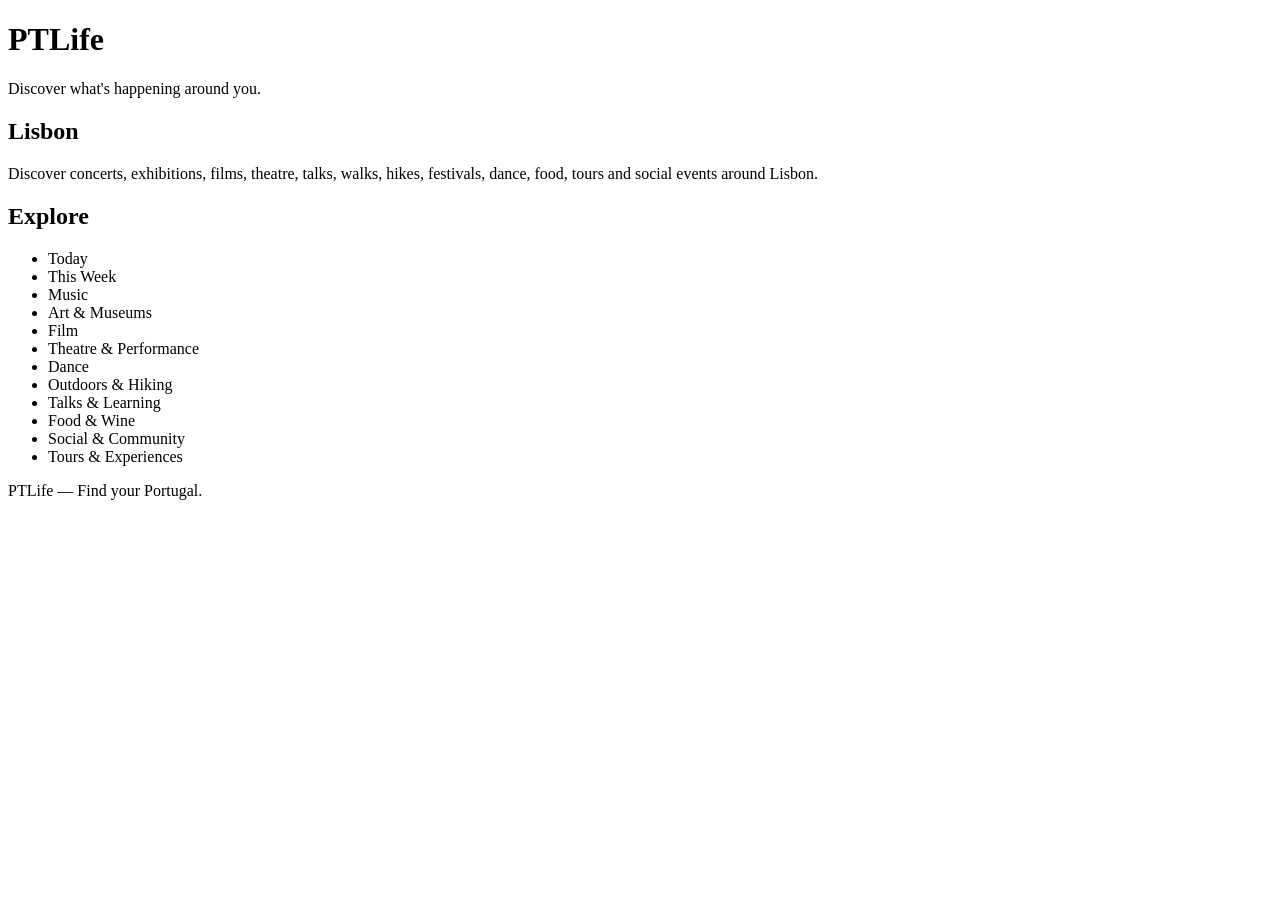
==== index.html @ 878b5bbd "Create index.html" ====
<!DOCTYPE html>
<html lang="en">
<head>
  <meta charset="UTF-8">
  <meta name="viewport" content="width=device-width, initial-scale=1.0">
  <title>PTLife — What's Happening in Portugal</title>
</head>

<body>
  <header>
    <h1>PTLife</h1>
    <p>Discover what's happening around you.</p>
  </header>

  <main>
    <h2>Lisbon</h2>
    <p>
      Discover concerts, exhibitions, films, theatre, talks, walks,
      hikes, festivals, dance, food, tours and social events around Lisbon.
    </p>

    <h2>Explore</h2>

    <ul>
      <li>Today</li>
      <li>This Week</li>
      <li>Music</li>
      <li>Art & Museums</li>
      <li>Film</li>
      <li>Theatre & Performance</li>
      <li>Dance</li>
      <li>Outdoors & Hiking</li>
      <li>Talks & Learning</li>
      <li>Food & Wine</li>
      <li>Social & Community</li>
      <li>Tours & Experiences</li>
    </ul>
  </main>

  <footer>
    <p>PTLife — Find your Portugal.</p>
  </footer>
</body>
</html>
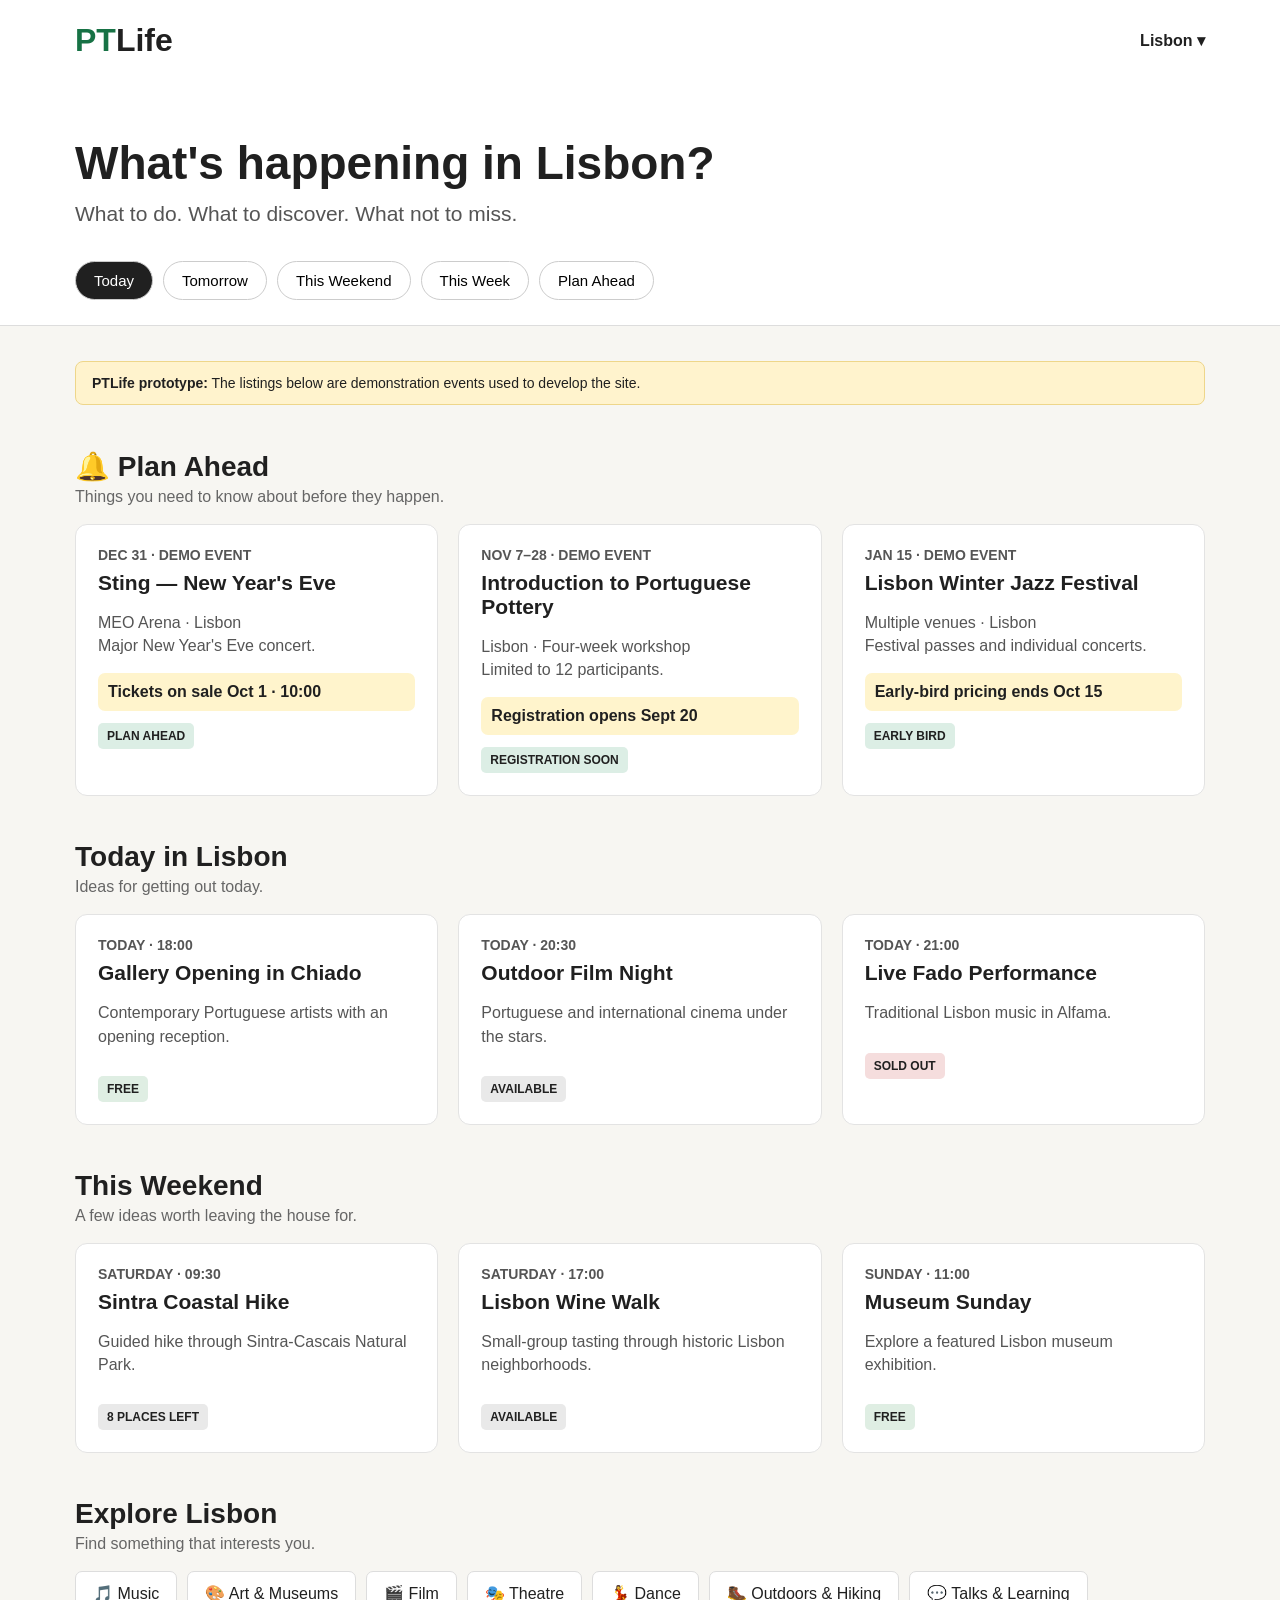
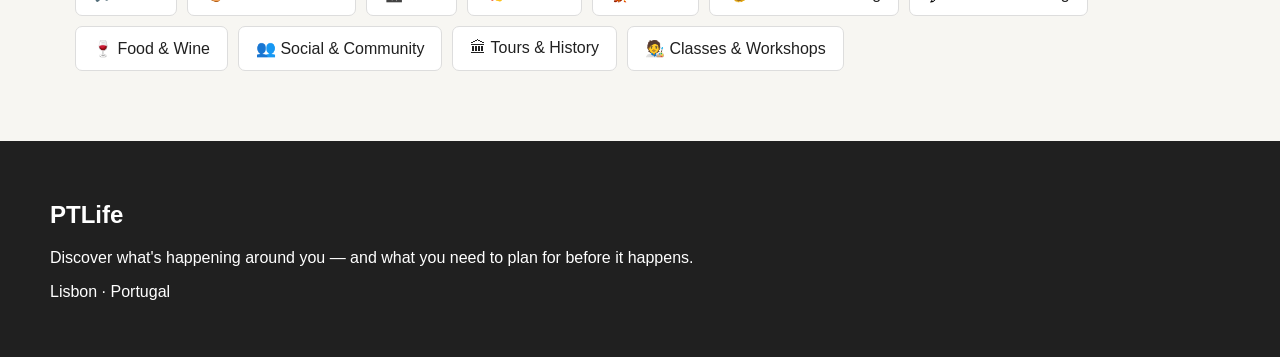
==== commit dcdc9598: "Update index.html" ====
--- a/index.html
+++ b/index.html
@@ -1,44 +1,506 @@
 <!DOCTYPE html>
 <html lang="en">
 <head>
-  <meta charset="UTF-8">
-  <meta name="viewport" content="width=device-width, initial-scale=1.0">
-  <title>PTLife — What's Happening in Portugal</title>
+<meta charset="UTF-8">
+<meta name="viewport" content="width=device-width, initial-scale=1.0">
+
+<title>PTLife — Discover Portugal</title>
+
+<style>
+* {
+  box-sizing: border-box;
+}
+
+body {
+  margin: 0;
+  font-family: Arial, Helvetica, sans-serif;
+  background: #f7f6f2;
+  color: #202020;
+}
+
+header {
+  background: white;
+  border-bottom: 1px solid #ddd;
+}
+
+.topbar {
+  max-width: 1180px;
+  margin: auto;
+  padding: 22px 25px;
+  display: flex;
+  justify-content: space-between;
+  align-items: center;
+}
+
+.logo {
+  font-size: 32px;
+  font-weight: 800;
+}
+
+.logo span {
+  color: #177245;
+}
+
+.location {
+  font-weight: bold;
+}
+
+.hero {
+  max-width: 1180px;
+  margin: auto;
+  padding: 55px 25px 35px;
+}
+
+.hero h1 {
+  font-size: 46px;
+  margin: 0 0 12px;
+}
+
+.hero p {
+  font-size: 21px;
+  color: #555;
+  margin: 0;
+}
+
+nav {
+  max-width: 1180px;
+  margin: auto;
+  padding: 0 25px 25px;
+  display: flex;
+  gap: 10px;
+  flex-wrap: wrap;
+}
+
+nav button {
+  background: white;
+  border: 1px solid #ccc;
+  padding: 10px 18px;
+  border-radius: 22px;
+  font-size: 15px;
+  cursor: pointer;
+}
+
+nav button:first-child {
+  background: #202020;
+  color: white;
+}
+
+main {
+  max-width: 1180px;
+  margin: auto;
+  padding: 10px 25px 70px;
+}
+
+section {
+  margin-top: 45px;
+}
+
+.section-heading {
+  display: flex;
+  justify-content: space-between;
+  align-items: end;
+  margin-bottom: 18px;
+}
+
+.section-heading h2 {
+  margin: 0;
+  font-size: 28px;
+}
+
+.section-heading p {
+  margin: 5px 0 0;
+  color: #666;
+}
+
+.cards {
+  display: grid;
+  grid-template-columns: repeat(3, 1fr);
+  gap: 20px;
+}
+
+.card {
+  background: white;
+  border-radius: 12px;
+  padding: 22px;
+  border: 1px solid #e3e3e3;
+}
+
+.card h3 {
+  margin: 8px 0 10px;
+  font-size: 21px;
+}
+
+.card p {
+  line-height: 1.45;
+  color: #555;
+}
+
+.date {
+  font-size: 14px;
+  font-weight: bold;
+  color: #555;
+}
+
+.action {
+  margin-top: 14px;
+  background: #fff4cc;
+  padding: 10px;
+  border-radius: 7px;
+  font-weight: bold;
+}
+
+.status {
+  display: inline-block;
+  margin-top: 12px;
+  padding: 6px 9px;
+  border-radius: 5px;
+  font-size: 12px;
+  font-weight: bold;
+  background: #e9e9e9;
+}
+
+.plan {
+  background: #dceee5;
+}
+
+.sold {
+  background: #f5dddd;
+}
+
+.free {
+  background: #dfeee3;
+}
+
+.demo {
+  background: #fff3cd;
+  border: 1px solid #eed68a;
+  padding: 13px 16px;
+  border-radius: 8px;
+  margin: 25px 0;
+  font-size: 14px;
+}
+
+.categories {
+  display: flex;
+  flex-wrap: wrap;
+  gap: 10px;
+}
+
+.category {
+  background: white;
+  border: 1px solid #ddd;
+  padding: 12px 17px;
+  border-radius: 7px;
+}
+
+footer {
+  background: #202020;
+  color: white;
+  padding: 40px 25px;
+}
+
+.footer-inner {
+  max-width: 1180px;
+  margin: auto;
+}
+
+@media (max-width: 800px) {
+
+  .cards {
+    grid-template-columns: 1fr;
+  }
+
+  .hero h1 {
+    font-size: 36px;
+  }
+
+  .topbar {
+    padding: 18px;
+  }
+
+  .hero {
+    padding: 35px 18px 25px;
+  }
+
+  nav,
+  main {
+    padding-left: 18px;
+    padding-right: 18px;
+  }
+}
+</style>
 </head>
 
 <body>
-  <header>
-    <h1>PTLife</h1>
-    <p>Discover what's happening around you.</p>
-  </header>
-
-  <main>
-    <h2>Lisbon</h2>
-    <p>
-      Discover concerts, exhibitions, films, theatre, talks, walks,
-      hikes, festivals, dance, food, tours and social events around Lisbon.
-    </p>
-
-    <h2>Explore</h2>
-
-    <ul>
-      <li>Today</li>
-      <li>This Week</li>
-      <li>Music</li>
-      <li>Art & Museums</li>
-      <li>Film</li>
-      <li>Theatre & Performance</li>
-      <li>Dance</li>
-      <li>Outdoors & Hiking</li>
-      <li>Talks & Learning</li>
-      <li>Food & Wine</li>
-      <li>Social & Community</li>
-      <li>Tours & Experiences</li>
-    </ul>
-  </main>
-
-  <footer>
-    <p>PTLife — Find your Portugal.</p>
-  </footer>
+
+<header>
+
+<div class="topbar">
+  <div class="logo"><span>PT</span>Life</div>
+  <div class="location">Lisbon ▾</div>
+</div>
+
+<div class="hero">
+  <h1>What's happening in Lisbon?</h1>
+  <p>What to do. What to discover. What not to miss.</p>
+</div>
+
+<nav>
+  <button>Today</button>
+  <button>Tomorrow</button>
+  <button>This Weekend</button>
+  <button>This Week</button>
+  <button>Plan Ahead</button>
+</nav>
+
+</header>
+
+<main>
+
+<div class="demo">
+<strong>PTLife prototype:</strong>
+The listings below are demonstration events used to develop the site.
+</div>
+
+
+<section>
+
+<div class="section-heading">
+  <div>
+    <h2>🔔 Plan Ahead</h2>
+    <p>Things you need to know about before they happen.</p>
+  </div>
+</div>
+
+<div class="cards">
+
+<div class="card">
+  <div class="date">DEC 31 · DEMO EVENT</div>
+
+  <h3>Sting — New Year's Eve</h3>
+
+  <p>
+  MEO Arena · Lisbon<br>
+  Major New Year's Eve concert.
+  </p>
+
+  <div class="action">
+  Tickets on sale Oct 1 · 10:00
+  </div>
+
+  <span class="status plan">PLAN AHEAD</span>
+</div>
+
+
+<div class="card">
+  <div class="date">NOV 7–28 · DEMO EVENT</div>
+
+  <h3>Introduction to Portuguese Pottery</h3>
+
+  <p>
+  Lisbon · Four-week workshop<br>
+  Limited to 12 participants.
+  </p>
+
+  <div class="action">
+  Registration opens Sept 20
+  </div>
+
+  <span class="status plan">REGISTRATION SOON</span>
+</div>
+
+
+<div class="card">
+  <div class="date">JAN 15 · DEMO EVENT</div>
+
+  <h3>Lisbon Winter Jazz Festival</h3>
+
+  <p>
+  Multiple venues · Lisbon<br>
+  Festival passes and individual concerts.
+  </p>
+
+  <div class="action">
+  Early-bird pricing ends Oct 15
+  </div>
+
+  <span class="status plan">EARLY BIRD</span>
+</div>
+
+</div>
+
+</section>
+
+
+
+<section>
+
+<div class="section-heading">
+  <div>
+    <h2>Today in Lisbon</h2>
+    <p>Ideas for getting out today.</p>
+  </div>
+</div>
+
+<div class="cards">
+
+<div class="card">
+
+  <div class="date">TODAY · 18:00</div>
+
+  <h3>Gallery Opening in Chiado</h3>
+
+  <p>
+  Contemporary Portuguese artists with an opening reception.
+  </p>
+
+  <span class="status free">FREE</span>
+
+</div>
+
+
+<div class="card">
+
+  <div class="date">TODAY · 20:30</div>
+
+  <h3>Outdoor Film Night</h3>
+
+  <p>
+  Portuguese and international cinema under the stars.
+  </p>
+
+  <span class="status">AVAILABLE</span>
+
+</div>
+
+
+<div class="card">
+
+  <div class="date">TODAY · 21:00</div>
+
+  <h3>Live Fado Performance</h3>
+
+  <p>
+  Traditional Lisbon music in Alfama.
+  </p>
+
+  <span class="status sold">SOLD OUT</span>
+
+</div>
+
+</div>
+
+</section>
+
+
+
+<section>
+
+<div class="section-heading">
+  <div>
+    <h2>This Weekend</h2>
+    <p>A few ideas worth leaving the house for.</p>
+  </div>
+</div>
+
+<div class="cards">
+
+<div class="card">
+
+  <div class="date">SATURDAY · 09:30</div>
+
+  <h3>Sintra Coastal Hike</h3>
+
+  <p>
+  Guided hike through Sintra-Cascais Natural Park.
+  </p>
+
+  <span class="status">8 PLACES LEFT</span>
+
+</div>
+
+
+<div class="card">
+
+  <div class="date">SATURDAY · 17:00</div>
+
+  <h3>Lisbon Wine Walk</h3>
+
+  <p>
+  Small-group tasting through historic Lisbon neighborhoods.
+  </p>
+
+  <span class="status">AVAILABLE</span>
+
+</div>
+
+
+<div class="card">
+
+  <div class="date">SUNDAY · 11:00</div>
+
+  <h3>Museum Sunday</h3>
+
+  <p>
+  Explore a featured Lisbon museum exhibition.
+  </p>
+
+  <span class="status free">FREE</span>
+
+</div>
+
+</div>
+
+</section>
+
+
+
+<section>
+
+<div class="section-heading">
+  <div>
+    <h2>Explore Lisbon</h2>
+    <p>Find something that interests you.</p>
+  </div>
+</div>
+
+<div class="categories">
+
+<div class="category">🎵 Music</div>
+<div class="category">🎨 Art & Museums</div>
+<div class="category">🎬 Film</div>
+<div class="category">🎭 Theatre</div>
+<div class="category">💃 Dance</div>
+<div class="category">🥾 Outdoors & Hiking</div>
+<div class="category">💬 Talks & Learning</div>
+<div class="category">🍷 Food & Wine</div>
+<div class="category">👥 Social & Community</div>
+<div class="category">🏛 Tours & History</div>
+<div class="category">🧑‍🎨 Classes & Workshops</div>
+
+</div>
+
+</section>
+
+</main>
+
+
+<footer>
+
+<div class="footer-inner">
+
+<h2>PTLife</h2>
+
+<p>
+Discover what's happening around you — and what you need
+to plan for before it happens.
+</p>
+
+<p>Lisbon · Portugal</p>
+
+</div>
+
+</footer>
+
 </body>
 </html>
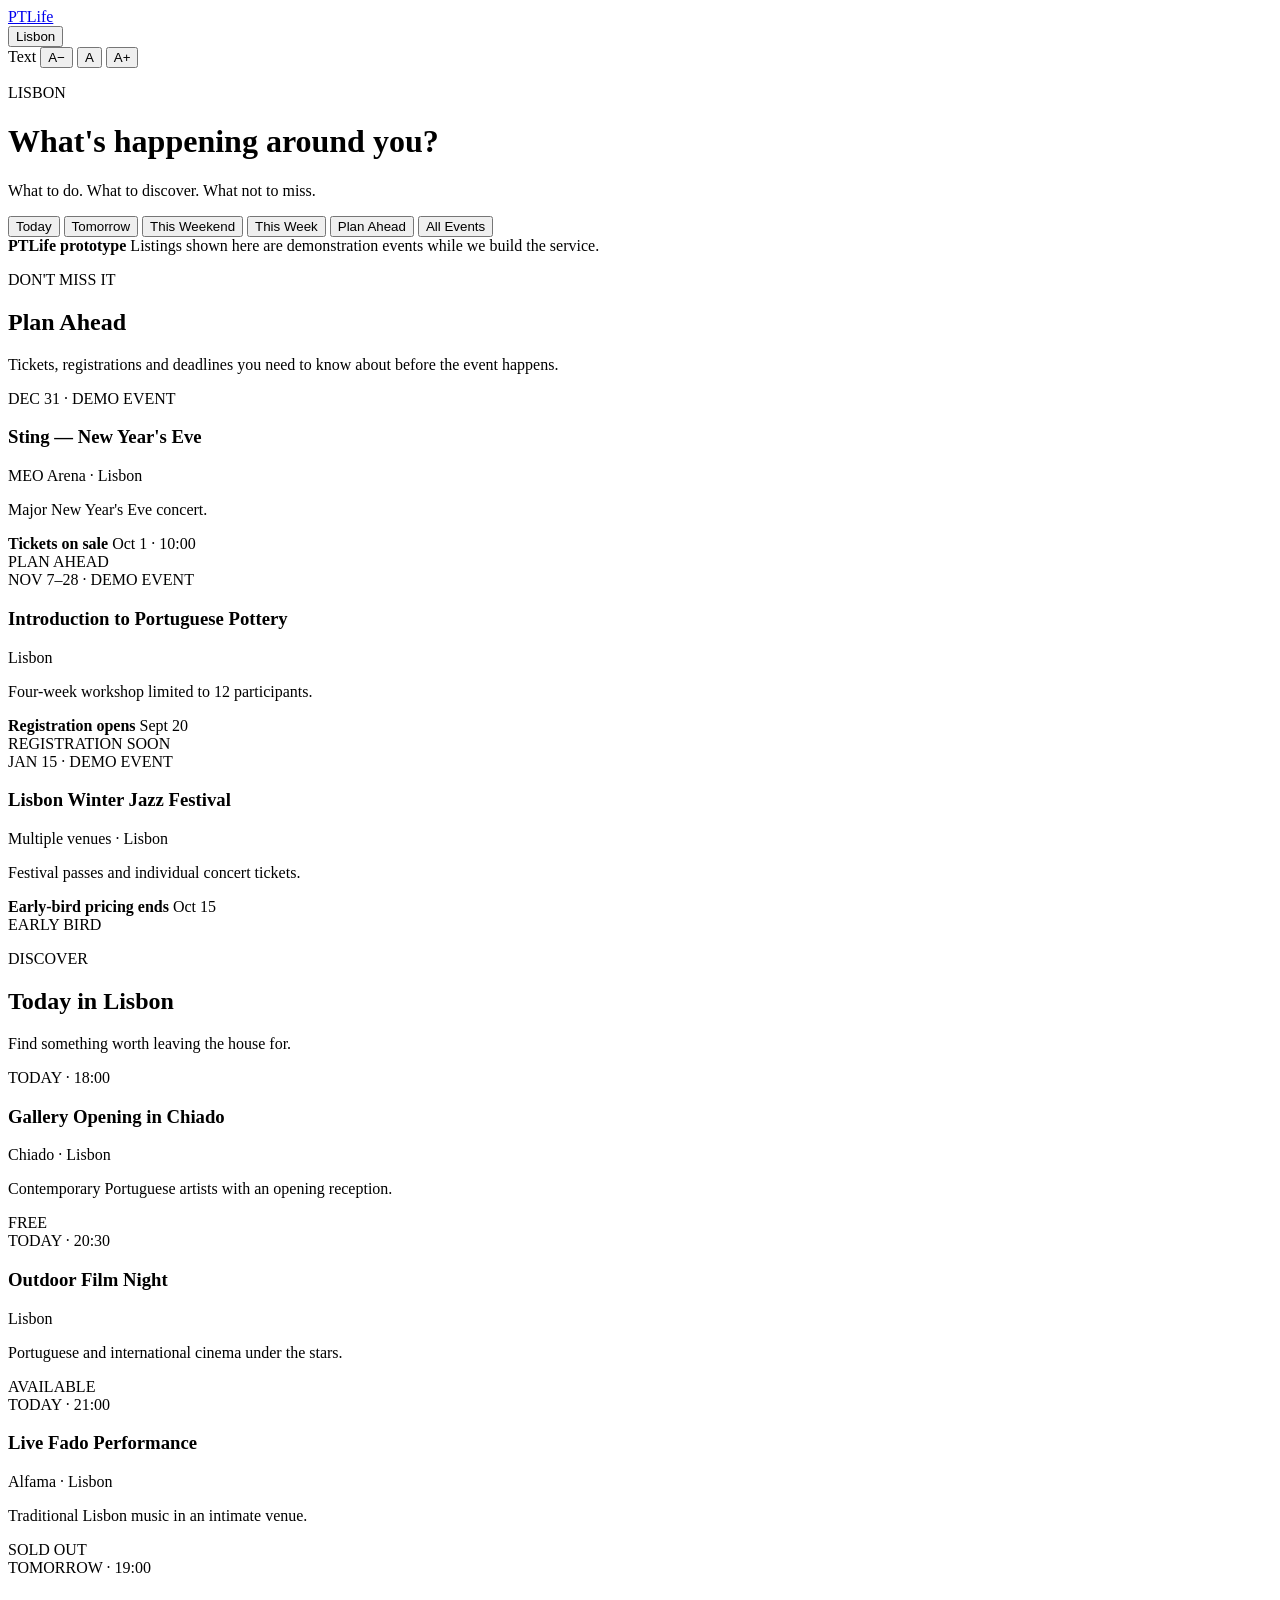
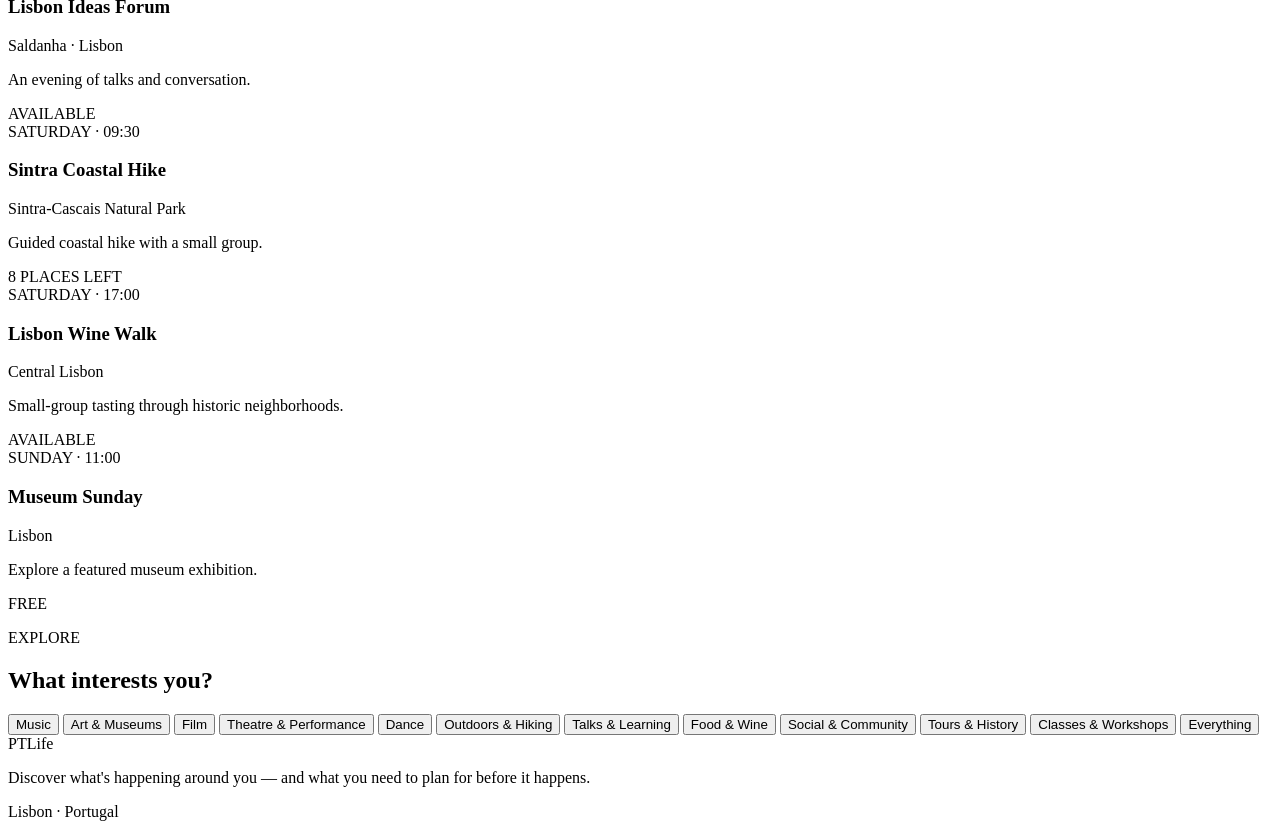
==== commit a4fca1d5: "Update index.html" ====
--- a/index.html
+++ b/index.html
@@ -1,506 +1,588 @@
 <!DOCTYPE html>
 <html lang="en">
 <head>
-<meta charset="UTF-8">
-<meta name="viewport" content="width=device-width, initial-scale=1.0">
-
-<title>PTLife — Discover Portugal</title>
-
-<style>
-* {
-  box-sizing: border-box;
-}
-
-body {
-  margin: 0;
-  font-family: Arial, Helvetica, sans-serif;
-  background: #f7f6f2;
-  color: #202020;
-}
-
-header {
-  background: white;
-  border-bottom: 1px solid #ddd;
-}
-
-.topbar {
-  max-width: 1180px;
-  margin: auto;
-  padding: 22px 25px;
-  display: flex;
-  justify-content: space-between;
-  align-items: center;
-}
-
-.logo {
-  font-size: 32px;
-  font-weight: 800;
-}
-
-.logo span {
-  color: #177245;
-}
-
-.location {
-  font-weight: bold;
-}
-
-.hero {
-  max-width: 1180px;
-  margin: auto;
-  padding: 55px 25px 35px;
-}
-
-.hero h1 {
-  font-size: 46px;
-  margin: 0 0 12px;
-}
-
-.hero p {
-  font-size: 21px;
-  color: #555;
-  margin: 0;
-}
-
-nav {
-  max-width: 1180px;
-  margin: auto;
-  padding: 0 25px 25px;
-  display: flex;
-  gap: 10px;
-  flex-wrap: wrap;
-}
-
-nav button {
-  background: white;
-  border: 1px solid #ccc;
-  padding: 10px 18px;
-  border-radius: 22px;
-  font-size: 15px;
-  cursor: pointer;
-}
-
-nav button:first-child {
-  background: #202020;
-  color: white;
-}
-
-main {
-  max-width: 1180px;
-  margin: auto;
-  padding: 10px 25px 70px;
-}
-
-section {
-  margin-top: 45px;
-}
-
-.section-heading {
-  display: flex;
-  justify-content: space-between;
-  align-items: end;
-  margin-bottom: 18px;
-}
-
-.section-heading h2 {
-  margin: 0;
-  font-size: 28px;
-}
-
-.section-heading p {
-  margin: 5px 0 0;
-  color: #666;
-}
-
-.cards {
-  display: grid;
-  grid-template-columns: repeat(3, 1fr);
-  gap: 20px;
-}
-
-.card {
-  background: white;
-  border-radius: 12px;
-  padding: 22px;
-  border: 1px solid #e3e3e3;
-}
-
-.card h3 {
-  margin: 8px 0 10px;
-  font-size: 21px;
-}
-
-.card p {
-  line-height: 1.45;
-  color: #555;
-}
-
-.date {
-  font-size: 14px;
-  font-weight: bold;
-  color: #555;
-}
-
-.action {
-  margin-top: 14px;
-  background: #fff4cc;
-  padding: 10px;
-  border-radius: 7px;
-  font-weight: bold;
-}
-
-.status {
-  display: inline-block;
-  margin-top: 12px;
-  padding: 6px 9px;
-  border-radius: 5px;
-  font-size: 12px;
-  font-weight: bold;
-  background: #e9e9e9;
-}
-
-.plan {
-  background: #dceee5;
-}
-
-.sold {
-  background: #f5dddd;
-}
-
-.free {
-  background: #dfeee3;
-}
-
-.demo {
-  background: #fff3cd;
-  border: 1px solid #eed68a;
-  padding: 13px 16px;
-  border-radius: 8px;
-  margin: 25px 0;
-  font-size: 14px;
-}
-
-.categories {
-  display: flex;
-  flex-wrap: wrap;
-  gap: 10px;
-}
-
-.category {
-  background: white;
-  border: 1px solid #ddd;
-  padding: 12px 17px;
-  border-radius: 7px;
-}
-
-footer {
-  background: #202020;
-  color: white;
-  padding: 40px 25px;
-}
-
-.footer-inner {
-  max-width: 1180px;
-  margin: auto;
-}
-
-@media (max-width: 800px) {
-
-  .cards {
-    grid-template-columns: 1fr;
-  }
-
-  .hero h1 {
-    font-size: 36px;
-  }
-
-  .topbar {
-    padding: 18px;
-  }
-
-  .hero {
-    padding: 35px 18px 25px;
-  }
-
-  nav,
-  main {
-    padding-left: 18px;
-    padding-right: 18px;
-  }
-}
-</style>
+  <meta charset="UTF-8">
+
+  <meta
+    name="viewport"
+    content="width=device-width, initial-scale=1, viewport-fit=cover"
+  >
+
+  <meta
+    name="description"
+    content="PTLife helps you discover what's happening in Portugal and plan ahead for events, tickets and registrations."
+  >
+
+  <title>PTLife — What's Happening in Portugal</title>
+
+  <link rel="stylesheet" href="style.css">
 </head>
 
 <body>
 
-<header>
-
-<div class="topbar">
-  <div class="logo"><span>PT</span>Life</div>
-  <div class="location">Lisbon ▾</div>
-</div>
-
-<div class="hero">
-  <h1>What's happening in Lisbon?</h1>
-  <p>What to do. What to discover. What not to miss.</p>
-</div>
-
-<nav>
-  <button>Today</button>
-  <button>Tomorrow</button>
-  <button>This Weekend</button>
-  <button>This Week</button>
-  <button>Plan Ahead</button>
-</nav>
+<header class="site-header">
+
+  <div class="topbar">
+
+    <a class="logo" href="/" aria-label="PTLife home">
+      <span>PT</span>Life
+    </a>
+
+    <div class="header-tools">
+
+      <button class="city-button" type="button">
+        Lisbon
+      </button>
+
+      <div class="text-controls" aria-label="Text size">
+        <span>Text</span>
+
+        <button
+          type="button"
+          id="text-smaller"
+          aria-label="Decrease text size"
+        >
+          A−
+        </button>
+
+        <button
+          type="button"
+          id="text-normal"
+          aria-label="Use normal text size"
+        >
+          A
+        </button>
+
+        <button
+          type="button"
+          id="text-larger"
+          aria-label="Increase text size"
+        >
+          A+
+        </button>
+      </div>
+
+    </div>
+
+  </div>
+
+
+  <div class="hero">
+
+    <p class="eyebrow">LISBON</p>
+
+    <h1>What's happening around you?</h1>
+
+    <p class="tagline">
+      What to do. What to discover. What not to miss.
+    </p>
+
+  </div>
+
+
+  <nav class="time-nav" aria-label="When">
+
+    <button
+      class="filter-button active"
+      data-filter="today"
+      type="button"
+    >
+      Today
+    </button>
+
+    <button
+      class="filter-button"
+      data-filter="tomorrow"
+      type="button"
+    >
+      Tomorrow
+    </button>
+
+    <button
+      class="filter-button"
+      data-filter="weekend"
+      type="button"
+    >
+      This Weekend
+    </button>
+
+    <button
+      class="filter-button"
+      data-filter="week"
+      type="button"
+    >
+      This Week
+    </button>
+
+    <button
+      class="filter-button plan-button"
+      data-filter="plan"
+      type="button"
+    >
+      Plan Ahead
+    </button>
+
+    <button
+      class="filter-button"
+      data-filter="all"
+      type="button"
+    >
+      All Events
+    </button>
+
+  </nav>
 
 </header>
 
+
 <main>
 
-<div class="demo">
-<strong>PTLife prototype:</strong>
-The listings below are demonstration events used to develop the site.
-</div>
-
-
-<section>
-
-<div class="section-heading">
-  <div>
-    <h2>🔔 Plan Ahead</h2>
-    <p>Things you need to know about before they happen.</p>
+  <div class="prototype-notice">
+    <strong>PTLife prototype</strong>
+    <span>
+      Listings shown here are demonstration events while we build the service.
+    </span>
   </div>
-</div>
-
-<div class="cards">
-
-<div class="card">
-  <div class="date">DEC 31 · DEMO EVENT</div>
-
-  <h3>Sting — New Year's Eve</h3>
-
-  <p>
-  MEO Arena · Lisbon<br>
-  Major New Year's Eve concert.
-  </p>
-
-  <div class="action">
-  Tickets on sale Oct 1 · 10:00
+
+
+  <!-- PLAN AHEAD -->
+
+  <section class="content-section" id="plan-ahead">
+
+    <div class="section-heading">
+
+      <div>
+        <p class="section-kicker">DON'T MISS IT</p>
+        <h2>Plan Ahead</h2>
+
+        <p>
+          Tickets, registrations and deadlines you need to know about
+          before the event happens.
+        </p>
+      </div>
+
+    </div>
+
+
+    <div class="event-grid">
+
+
+      <article
+        class="event-card"
+        data-time="plan"
+        data-category="music"
+      >
+
+        <div class="event-date">
+          DEC 31 · DEMO EVENT
+        </div>
+
+        <h3>Sting — New Year's Eve</h3>
+
+        <p class="event-location">
+          MEO Arena · Lisbon
+        </p>
+
+        <p>
+          Major New Year's Eve concert.
+        </p>
+
+        <div class="action-date">
+          <strong>Tickets on sale</strong>
+          Oct 1 · 10:00
+        </div>
+
+        <span class="status plan-status">
+          PLAN AHEAD
+        </span>
+
+      </article>
+
+
+
+      <article
+        class="event-card"
+        data-time="plan"
+        data-category="classes"
+      >
+
+        <div class="event-date">
+          NOV 7–28 · DEMO EVENT
+        </div>
+
+        <h3>Introduction to Portuguese Pottery</h3>
+
+        <p class="event-location">
+          Lisbon
+        </p>
+
+        <p>
+          Four-week workshop limited to 12 participants.
+        </p>
+
+        <div class="action-date">
+          <strong>Registration opens</strong>
+          Sept 20
+        </div>
+
+        <span class="status plan-status">
+          REGISTRATION SOON
+        </span>
+
+      </article>
+
+
+
+      <article
+        class="event-card"
+        data-time="plan"
+        data-category="music"
+      >
+
+        <div class="event-date">
+          JAN 15 · DEMO EVENT
+        </div>
+
+        <h3>Lisbon Winter Jazz Festival</h3>
+
+        <p class="event-location">
+          Multiple venues · Lisbon
+        </p>
+
+        <p>
+          Festival passes and individual concert tickets.
+        </p>
+
+        <div class="action-date">
+          <strong>Early-bird pricing ends</strong>
+          Oct 15
+        </div>
+
+        <span class="status plan-status">
+          EARLY BIRD
+        </span>
+
+      </article>
+
+    </div>
+
+  </section>
+
+
+  <!-- EVENTS -->
+
+  <section class="content-section">
+
+    <div class="section-heading">
+
+      <div>
+        <p class="section-kicker">DISCOVER</p>
+        <h2 id="event-heading">Today in Lisbon</h2>
+
+        <p>
+          Find something worth leaving the house for.
+        </p>
+      </div>
+
+    </div>
+
+
+    <div class="event-grid" id="event-list">
+
+
+      <article
+        class="event-card"
+        data-time="today"
+        data-category="art"
+      >
+
+        <div class="event-date">
+          TODAY · 18:00
+        </div>
+
+        <h3>Gallery Opening in Chiado</h3>
+
+        <p class="event-location">
+          Chiado · Lisbon
+        </p>
+
+        <p>
+          Contemporary Portuguese artists with an opening reception.
+        </p>
+
+        <span class="status free-status">
+          FREE
+        </span>
+
+      </article>
+
+
+
+      <article
+        class="event-card"
+        data-time="today"
+        data-category="film"
+      >
+
+        <div class="event-date">
+          TODAY · 20:30
+        </div>
+
+        <h3>Outdoor Film Night</h3>
+
+        <p class="event-location">
+          Lisbon
+        </p>
+
+        <p>
+          Portuguese and international cinema under the stars.
+        </p>
+
+        <span class="status available-status">
+          AVAILABLE
+        </span>
+
+      </article>
+
+
+
+      <article
+        class="event-card"
+        data-time="today"
+        data-category="music"
+      >
+
+        <div class="event-date">
+          TODAY · 21:00
+        </div>
+
+        <h3>Live Fado Performance</h3>
+
+        <p class="event-location">
+          Alfama · Lisbon
+        </p>
+
+        <p>
+          Traditional Lisbon music in an intimate venue.
+        </p>
+
+        <span class="status sold-status">
+          SOLD OUT
+        </span>
+
+      </article>
+
+
+
+      <article
+        class="event-card"
+        data-time="tomorrow"
+        data-category="talks"
+      >
+
+        <div class="event-date">
+          TOMORROW · 19:00
+        </div>
+
+        <h3>Lisbon Ideas Forum</h3>
+
+        <p class="event-location">
+          Saldanha · Lisbon
+        </p>
+
+        <p>
+          An evening of talks and conversation.
+        </p>
+
+        <span class="status available-status">
+          AVAILABLE
+        </span>
+
+      </article>
+
+
+
+      <article
+        class="event-card"
+        data-time="weekend"
+        data-category="outdoors"
+      >
+
+        <div class="event-date">
+          SATURDAY · 09:30
+        </div>
+
+        <h3>Sintra Coastal Hike</h3>
+
+        <p class="event-location">
+          Sintra-Cascais Natural Park
+        </p>
+
+        <p>
+          Guided coastal hike with a small group.
+        </p>
+
+        <span class="status limited-status">
+          8 PLACES LEFT
+        </span>
+
+      </article>
+
+
+
+      <article
+        class="event-card"
+        data-time="weekend"
+        data-category="food"
+      >
+
+        <div class="event-date">
+          SATURDAY · 17:00
+        </div>
+
+        <h3>Lisbon Wine Walk</h3>
+
+        <p class="event-location">
+          Central Lisbon
+        </p>
+
+        <p>
+          Small-group tasting through historic neighborhoods.
+        </p>
+
+        <span class="status available-status">
+          AVAILABLE
+        </span>
+
+      </article>
+
+
+
+      <article
+        class="event-card"
+        data-time="weekend"
+        data-category="art"
+      >
+
+        <div class="event-date">
+          SUNDAY · 11:00
+        </div>
+
+        <h3>Museum Sunday</h3>
+
+        <p class="event-location">
+          Lisbon
+        </p>
+
+        <p>
+          Explore a featured museum exhibition.
+        </p>
+
+        <span class="status free-status">
+          FREE
+        </span>
+
+      </article>
+
+    </div>
+
+  </section>
+
+
+  <!-- CATEGORIES -->
+
+  <section class="content-section">
+
+    <div class="section-heading">
+
+      <div>
+        <p class="section-kicker">EXPLORE</p>
+        <h2>What interests you?</h2>
+      </div>
+
+    </div>
+
+
+    <div class="category-grid">
+
+      <button data-category-filter="music" type="button">
+        Music
+      </button>
+
+      <button data-category-filter="art" type="button">
+        Art & Museums
+      </button>
+
+      <button data-category-filter="film" type="button">
+        Film
+      </button>
+
+      <button data-category-filter="theatre" type="button">
+        Theatre & Performance
+      </button>
+
+      <button data-category-filter="dance" type="button">
+        Dance
+      </button>
+
+      <button data-category-filter="outdoors" type="button">
+        Outdoors & Hiking
+      </button>
+
+      <button data-category-filter="talks" type="button">
+        Talks & Learning
+      </button>
+
+      <button data-category-filter="food" type="button">
+        Food & Wine
+      </button>
+
+      <button data-category-filter="social" type="button">
+        Social & Community
+      </button>
+
+      <button data-category-filter="tours" type="button">
+        Tours & History
+      </button>
+
+      <button data-category-filter="classes" type="button">
+        Classes & Workshops
+      </button>
+
+      <button data-category-filter="all" type="button">
+        Everything
+      </button>
+
+    </div>
+
+  </section>
+
+</main>
+
+
+<footer>
+
+  <div class="footer-inner">
+
+    <div class="footer-logo">
+      <span>PT</span>Life
+    </div>
+
+    <p>
+      Discover what's happening around you — and what you need
+      to plan for before it happens.
+    </p>
+
+    <p class="footer-location">
+      Lisbon · Portugal
+    </p>
+
   </div>
 
-  <span class="status plan">PLAN AHEAD</span>
-</div>
-
-
-<div class="card">
-  <div class="date">NOV 7–28 · DEMO EVENT</div>
-
-  <h3>Introduction to Portuguese Pottery</h3>
-
-  <p>
-  Lisbon · Four-week workshop<br>
-  Limited to 12 participants.
-  </p>
-
-  <div class="action">
-  Registration opens Sept 20
-  </div>
-
-  <span class="status plan">REGISTRATION SOON</span>
-</div>
-
-
-<div class="card">
-  <div class="date">JAN 15 · DEMO EVENT</div>
-
-  <h3>Lisbon Winter Jazz Festival</h3>
-
-  <p>
-  Multiple venues · Lisbon<br>
-  Festival passes and individual concerts.
-  </p>
-
-  <div class="action">
-  Early-bird pricing ends Oct 15
-  </div>
-
-  <span class="status plan">EARLY BIRD</span>
-</div>
-
-</div>
-
-</section>
-
-
-
-<section>
-
-<div class="section-heading">
-  <div>
-    <h2>Today in Lisbon</h2>
-    <p>Ideas for getting out today.</p>
-  </div>
-</div>
-
-<div class="cards">
-
-<div class="card">
-
-  <div class="date">TODAY · 18:00</div>
-
-  <h3>Gallery Opening in Chiado</h3>
-
-  <p>
-  Contemporary Portuguese artists with an opening reception.
-  </p>
-
-  <span class="status free">FREE</span>
-
-</div>
-
-
-<div class="card">
-
-  <div class="date">TODAY · 20:30</div>
-
-  <h3>Outdoor Film Night</h3>
-
-  <p>
-  Portuguese and international cinema under the stars.
-  </p>
-
-  <span class="status">AVAILABLE</span>
-
-</div>
-
-
-<div class="card">
-
-  <div class="date">TODAY · 21:00</div>
-
-  <h3>Live Fado Performance</h3>
-
-  <p>
-  Traditional Lisbon music in Alfama.
-  </p>
-
-  <span class="status sold">SOLD OUT</span>
-
-</div>
-
-</div>
-
-</section>
-
-
-
-<section>
-
-<div class="section-heading">
-  <div>
-    <h2>This Weekend</h2>
-    <p>A few ideas worth leaving the house for.</p>
-  </div>
-</div>
-
-<div class="cards">
-
-<div class="card">
-
-  <div class="date">SATURDAY · 09:30</div>
-
-  <h3>Sintra Coastal Hike</h3>
-
-  <p>
-  Guided hike through Sintra-Cascais Natural Park.
-  </p>
-
-  <span class="status">8 PLACES LEFT</span>
-
-</div>
-
-
-<div class="card">
-
-  <div class="date">SATURDAY · 17:00</div>
-
-  <h3>Lisbon Wine Walk</h3>
-
-  <p>
-  Small-group tasting through historic Lisbon neighborhoods.
-  </p>
-
-  <span class="status">AVAILABLE</span>
-
-</div>
-
-
-<div class="card">
-
-  <div class="date">SUNDAY · 11:00</div>
-
-  <h3>Museum Sunday</h3>
-
-  <p>
-  Explore a featured Lisbon museum exhibition.
-  </p>
-
-  <span class="status free">FREE</span>
-
-</div>
-
-</div>
-
-</section>
-
-
-
-<section>
-
-<div class="section-heading">
-  <div>
-    <h2>Explore Lisbon</h2>
-    <p>Find something that interests you.</p>
-  </div>
-</div>
-
-<div class="categories">
-
-<div class="category">🎵 Music</div>
-<div class="category">🎨 Art & Museums</div>
-<div class="category">🎬 Film</div>
-<div class="category">🎭 Theatre</div>
-<div class="category">💃 Dance</div>
-<div class="category">🥾 Outdoors & Hiking</div>
-<div class="category">💬 Talks & Learning</div>
-<div class="category">🍷 Food & Wine</div>
-<div class="category">👥 Social & Community</div>
-<div class="category">🏛 Tours & History</div>
-<div class="category">🧑‍🎨 Classes & Workshops</div>
-
-</div>
-
-</section>
-
-</main>
-
-
-<footer>
-
-<div class="footer-inner">
-
-<h2>PTLife</h2>
-
-<p>
-Discover what's happening around you — and what you need
-to plan for before it happens.
-</p>
-
-<p>Lisbon · Portugal</p>
-
-</div>
-
 </footer>
+
+
+<script src="app.js"></script>
 
 </body>
 </html>
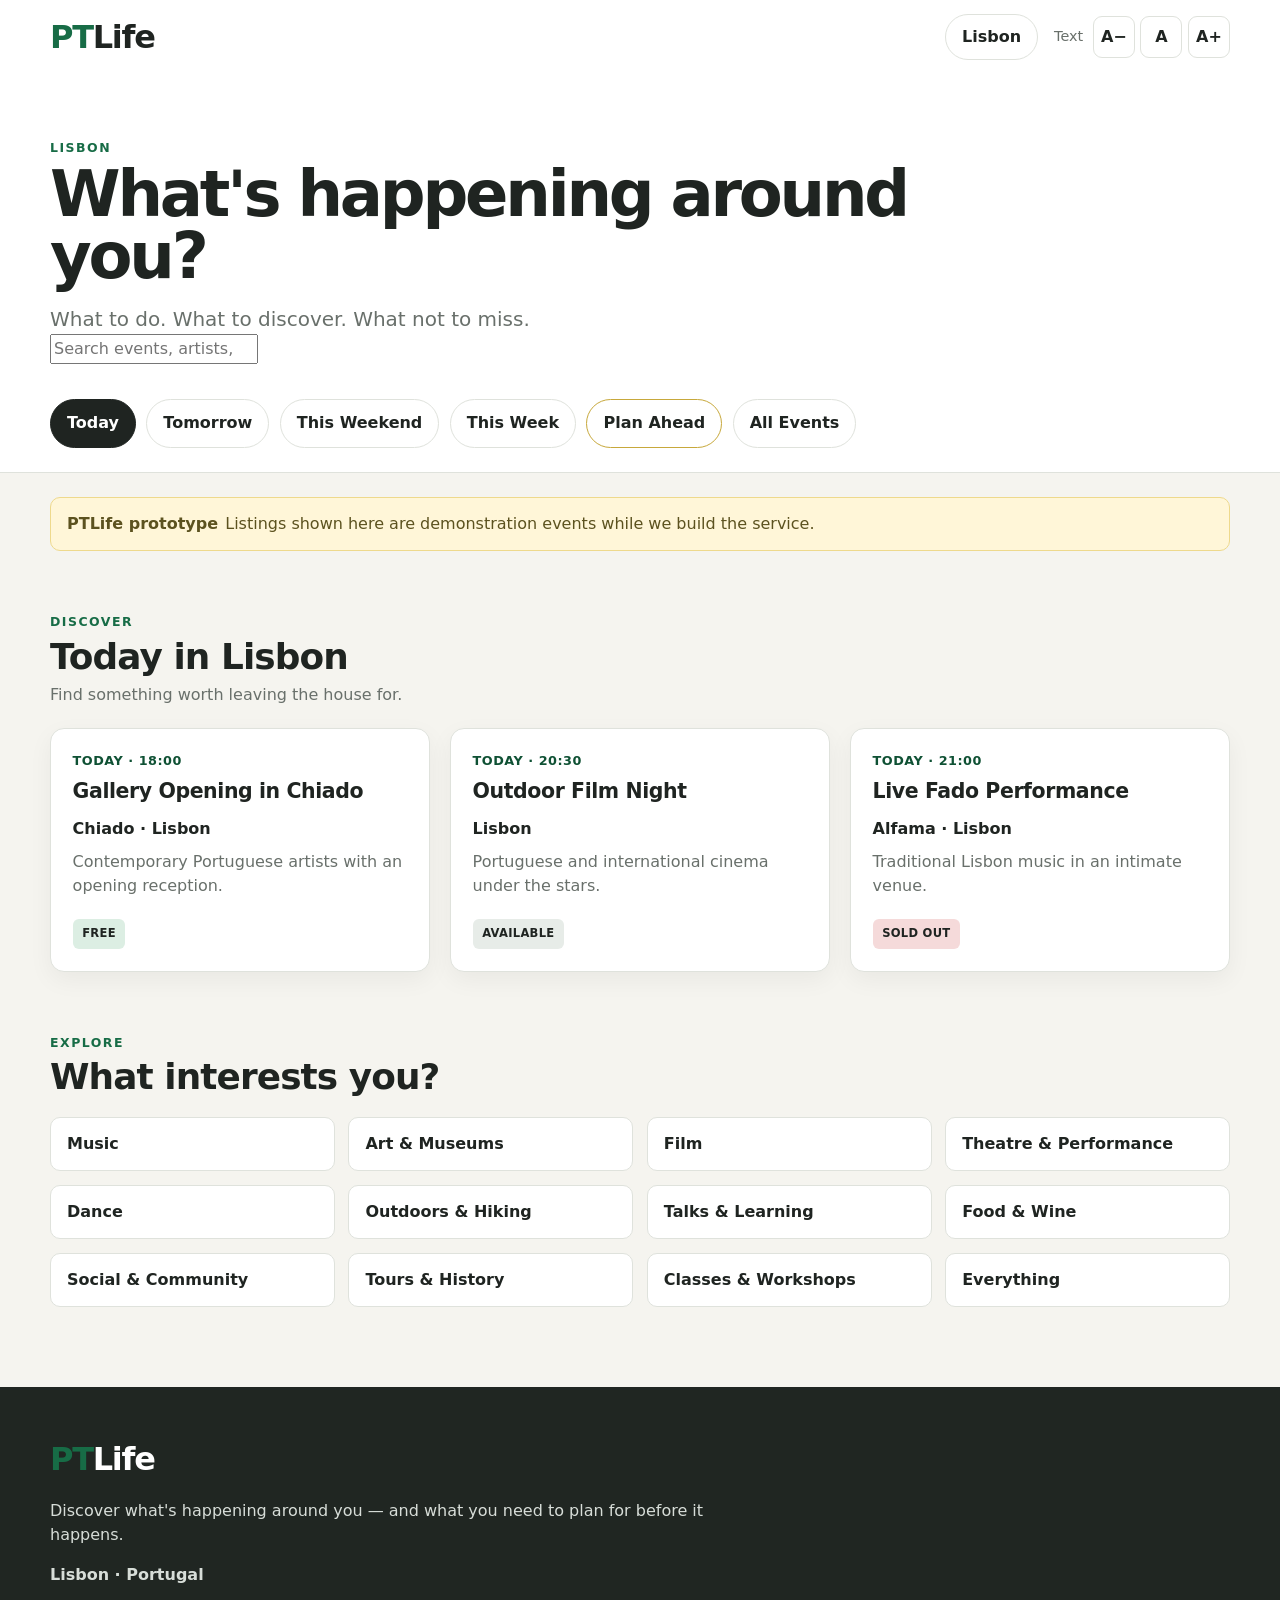
==== commit 76f098a3: "Update index.html Add search" ====
--- a/index.html
+++ b/index.html
@@ -76,7 +76,23 @@
     <p class="tagline">
       What to do. What to discover. What not to miss.
     </p>
-
+<div class="search-area">
+  <div class="search-box">
+    <input
+      type="search"
+      id="site-search"
+      placeholder="Search events, artists, music, museums, activities..."
+      aria-label="Search PTLife"
+      autocomplete="off"
+    >
+  </div>
+
+  <div
+    id="search-results"
+    class="search-results"
+    hidden
+  ></div>
+</div>
   </div>
 
 
--- a/style.css
+++ b/style.css
@@ -0,0 +1,560 @@
+:root {
+  --bg: #f5f4ef;
+  --surface: #ffffff;
+  --surface-soft: #f1efe8;
+  --text: #1f2421;
+  --muted: #69706b;
+  --border: #dfe2dc;
+  --accent: #176c46;
+  --accent-dark: #0f5134;
+  --warning: #fff2c7;
+  --danger: #f5dada;
+  --success: #dceee3;
+  --info: #e7ece8;
+
+  --text-scale: 1;
+  --max-width: 1180px;
+  --radius: 14px;
+  --shadow: 0 8px 24px rgba(0, 0, 0, 0.05);
+}
+
+html {
+  font-size: calc(16px * var(--text-scale));
+  -webkit-text-size-adjust: 100%;
+  text-size-adjust: 100%;
+}
+
+* {
+  box-sizing: border-box;
+}
+
+html,
+body {
+  max-width: 100%;
+  overflow-x: hidden;
+}
+
+body {
+  margin: 0;
+  font-family:
+    Inter,
+    ui-sans-serif,
+    system-ui,
+    -apple-system,
+    BlinkMacSystemFont,
+    "Segoe UI",
+    Roboto,
+    Helvetica,
+    Arial,
+    sans-serif;
+  background: var(--bg);
+  color: var(--text);
+  line-height: 1.5;
+}
+
+button,
+input,
+select,
+textarea {
+  font: inherit;
+}
+
+button {
+  touch-action: manipulation;
+}
+
+.site-header {
+  background: var(--surface);
+  border-bottom: 1px solid var(--border);
+}
+
+.topbar {
+  width: min(var(--max-width), calc(100% - 3rem));
+  margin: 0 auto;
+  min-height: 74px;
+  display: flex;
+  justify-content: space-between;
+  align-items: center;
+  gap: 1.5rem;
+}
+
+.logo,
+.footer-logo {
+  text-decoration: none;
+  color: var(--text);
+  font-size: 2rem;
+  font-weight: 850;
+  letter-spacing: -0.04em;
+}
+
+.logo span,
+.footer-logo span {
+  color: var(--accent);
+}
+
+.header-tools {
+  display: flex;
+  align-items: center;
+  gap: 1rem;
+}
+
+.city-button {
+  border: 1px solid var(--border);
+  background: var(--surface);
+  color: var(--text);
+  border-radius: 999px;
+  min-height: 44px;
+  padding: 0.65rem 1rem;
+  font-weight: 700;
+  cursor: pointer;
+}
+
+.text-controls {
+  display: flex;
+  align-items: center;
+  gap: 0.35rem;
+}
+
+.text-controls > span {
+  color: var(--muted);
+  margin-right: 0.25rem;
+  font-size: 0.9rem;
+}
+
+.text-controls button {
+  min-width: 42px;
+  min-height: 42px;
+  border: 1px solid var(--border);
+  background: var(--surface);
+  color: var(--text);
+  border-radius: 9px;
+  cursor: pointer;
+  font-weight: 750;
+}
+
+.text-controls button:hover,
+.city-button:hover,
+.category-grid button:hover,
+.time-nav button:hover {
+  border-color: #b8beb8;
+}
+
+.text-controls button:focus-visible,
+.city-button:focus-visible,
+.category-grid button:focus-visible,
+.time-nav button:focus-visible {
+  outline: 3px solid rgba(23, 108, 70, 0.25);
+  outline-offset: 2px;
+}
+
+.hero {
+  width: min(var(--max-width), calc(100% - 3rem));
+  margin: 0 auto;
+  padding: 4.2rem 0 2.2rem;
+}
+
+.eyebrow,
+.section-kicker {
+  margin: 0 0 0.4rem;
+  font-size: 0.78rem;
+  line-height: 1.2;
+  letter-spacing: 0.12em;
+  font-weight: 850;
+  color: var(--accent);
+}
+
+.hero h1 {
+  margin: 0;
+  max-width: 900px;
+  font-size: clamp(2.5rem, 5vw, 4.8rem);
+  line-height: 0.98;
+  letter-spacing: -0.05em;
+}
+
+.tagline {
+  margin: 1rem 0 0;
+  color: var(--muted);
+  font-size: 1.25rem;
+}
+
+.time-nav {
+  width: min(var(--max-width), calc(100% - 3rem));
+  margin: 0 auto;
+  padding-bottom: 1.5rem;
+  display: flex;
+  flex-wrap: wrap;
+  gap: 0.65rem;
+}
+
+.time-nav button {
+  min-height: 44px;
+  padding: 0.7rem 1rem;
+  border: 1px solid var(--border);
+  border-radius: 999px;
+  background: var(--surface);
+  color: var(--text);
+  font-weight: 750;
+  cursor: pointer;
+}
+
+.time-nav .active {
+  background: var(--text);
+  color: #fff;
+  border-color: var(--text);
+}
+
+.time-nav .plan-button {
+  border-color: #c7a83b;
+}
+
+main {
+  width: min(var(--max-width), calc(100% - 3rem));
+  margin: 0 auto;
+  padding: 1.5rem 0 5rem;
+}
+
+.prototype-notice {
+  display: flex;
+  flex-wrap: wrap;
+  gap: 0.45rem;
+  background: #fff6d8;
+  border: 1px solid #eed98c;
+  padding: 0.9rem 1rem;
+  border-radius: 10px;
+  color: #5c521f;
+}
+
+.content-section {
+  margin-top: 4rem;
+}
+
+.section-heading {
+  margin-bottom: 1.3rem;
+  display: flex;
+  justify-content: space-between;
+  gap: 2rem;
+  align-items: end;
+}
+
+.section-heading h2 {
+  margin: 0;
+  font-size: clamp(1.75rem, 2.8vw, 2.6rem);
+  line-height: 1.1;
+  letter-spacing: -0.025em;
+}
+
+.section-heading p:not(.section-kicker) {
+  margin: 0.45rem 0 0;
+  color: var(--muted);
+  max-width: 720px;
+}
+
+.event-grid {
+  display: grid;
+  grid-template-columns: repeat(3, minmax(0, 1fr));
+  gap: 1.25rem;
+}
+
+.event-card {
+  min-width: 0;
+  background: var(--surface);
+  border: 1px solid var(--border);
+  border-radius: var(--radius);
+  padding: 1.35rem;
+  box-shadow: var(--shadow);
+  display: flex;
+  flex-direction: column;
+  align-items: flex-start;
+}
+
+.event-card h3 {
+  margin: 0.55rem 0 0.55rem;
+  font-size: 1.28rem;
+  line-height: 1.2;
+  letter-spacing: -0.02em;
+  overflow-wrap: anywhere;
+}
+
+.event-card p {
+  margin: 0.3rem 0;
+  color: var(--muted);
+  overflow-wrap: anywhere;
+}
+
+.event-date {
+  color: var(--accent-dark);
+  font-size: 0.8rem;
+  font-weight: 850;
+  letter-spacing: 0.04em;
+}
+
+.event-location {
+  color: var(--text) !important;
+  font-weight: 700;
+}
+
+.action-date {
+  width: 100%;
+  margin-top: 1rem;
+  padding: 0.85rem;
+  border-radius: 10px;
+  background: var(--warning);
+  display: flex;
+  flex-direction: column;
+  gap: 0.1rem;
+}
+
+.status {
+  margin-top: 1rem;
+  display: inline-flex;
+  align-items: center;
+  min-height: 30px;
+  padding: 0.35rem 0.6rem;
+  border-radius: 6px;
+  font-size: 0.72rem;
+  line-height: 1.2;
+  font-weight: 850;
+  letter-spacing: 0.025em;
+}
+
+.plan-status {
+  background: var(--warning);
+}
+
+.free-status {
+  background: var(--success);
+}
+
+.available-status {
+  background: var(--info);
+}
+
+.sold-status {
+  background: var(--danger);
+}
+
+.limited-status {
+  background: #f2e3c8;
+}
+
+.category-grid {
+  display: grid;
+  grid-template-columns: repeat(4, minmax(0, 1fr));
+  gap: 0.85rem;
+}
+
+.category-grid button {
+  min-width: 0;
+  min-height: 54px;
+  padding: 0.85rem 1rem;
+  border: 1px solid var(--border);
+  border-radius: 10px;
+  background: var(--surface);
+  color: var(--text);
+  text-align: left;
+  font-weight: 750;
+  cursor: pointer;
+  overflow-wrap: anywhere;
+}
+
+footer {
+  background: #202622;
+  color: #fff;
+  padding:
+    3rem
+    max(1.5rem, env(safe-area-inset-right))
+    calc(3rem + env(safe-area-inset-bottom))
+    max(1.5rem, env(safe-area-inset-left));
+}
+
+.footer-inner {
+  width: min(var(--max-width), 100%);
+  margin: 0 auto;
+}
+
+.footer-logo {
+  color: #fff;
+}
+
+.footer-inner p {
+  max-width: 700px;
+  color: #d7ddd8;
+}
+
+.footer-location {
+  font-weight: 700;
+}
+
+[hidden] {
+  display: none !important;
+}
+
+/* Medium screens */
+@media (max-width: 950px) {
+  .event-grid {
+    grid-template-columns: repeat(2, minmax(0, 1fr));
+  }
+
+  .category-grid {
+    grid-template-columns: repeat(3, minmax(0, 1fr));
+  }
+}
+
+/* Phones */
+@media (max-width: 680px) {
+  :root {
+    --radius: 12px;
+  }
+
+  .topbar,
+  .hero,
+  .time-nav,
+  main {
+    width: calc(
+      100% -
+      max(2rem, env(safe-area-inset-left) + env(safe-area-inset-right))
+    );
+  }
+
+  .topbar {
+    min-height: auto;
+    padding: 1rem 0;
+    align-items: flex-start;
+    flex-direction: column;
+  }
+
+  .header-tools {
+    width: 100%;
+    justify-content: space-between;
+    align-items: center;
+    flex-wrap: wrap;
+  }
+
+  .hero {
+    padding-top: 2.2rem;
+    padding-bottom: 1.5rem;
+  }
+
+  .hero h1 {
+    font-size: clamp(2.25rem, 12vw, 3.6rem);
+  }
+
+  .tagline {
+    font-size: 1.05rem;
+  }
+
+  .time-nav {
+    display: grid;
+    grid-template-columns: 1fr;
+    gap: 0.55rem;
+  }
+
+  .time-nav button {
+    width: 100%;
+    min-width: 0;
+    text-align: left;
+    border-radius: 10px;
+  }
+
+  main {
+    padding-top: 1rem;
+    padding-bottom: 4rem;
+  }
+
+  .prototype-notice {
+    display: block;
+  }
+
+  .prototype-notice strong {
+    display: block;
+    margin-bottom: 0.25rem;
+  }
+
+  .content-section {
+    margin-top: 3rem;
+  }
+
+  .section-heading {
+    display: block;
+  }
+
+  .event-grid {
+    grid-template-columns: 1fr;
+    gap: 0.9rem;
+  }
+
+  .event-card {
+    width: 100%;
+    max-width: 100%;
+    padding: 1.1rem;
+  }
+
+  .category-grid {
+    grid-template-columns: 1fr;
+  }
+
+  .category-grid button {
+    width: 100%;
+    text-align: left;
+  }
+
+  .text-controls {
+    max-width: 100%;
+    flex-wrap: wrap;
+  }
+}
+
+/* Very narrow phones */
+@media (max-width: 380px) {
+  .logo {
+    font-size: 1.75rem;
+  }
+
+  .header-tools {
+    align-items: stretch;
+  }
+
+  .city-button {
+    width: 100%;
+  }
+
+  .text-controls {
+    width: 100%;
+  }
+
+  .text-controls > span {
+    width: 100%;
+  }
+
+  .text-controls button {
+    flex: 1 1 0;
+  }
+}
+
+/* Accessibility: user prefers less motion */
+@media (prefers-reduced-motion: reduce) {
+  *,
+  *::before,
+  *::after {
+    scroll-behavior: auto !important;
+    animation-duration: 0.01ms !important;
+    animation-iteration-count: 1 !important;
+    transition-duration: 0.01ms !important;
+  }
+}
+
+/* Higher contrast where the OS requests it */
+@media (prefers-contrast: more) {
+  :root {
+    --border: #777f79;
+    --muted: #464b47;
+  }
+
+  .event-card,
+  .category-grid button,
+  .time-nav button,
+  .text-controls button,
+  .city-button {
+    border-width: 2px;
+  }
+}
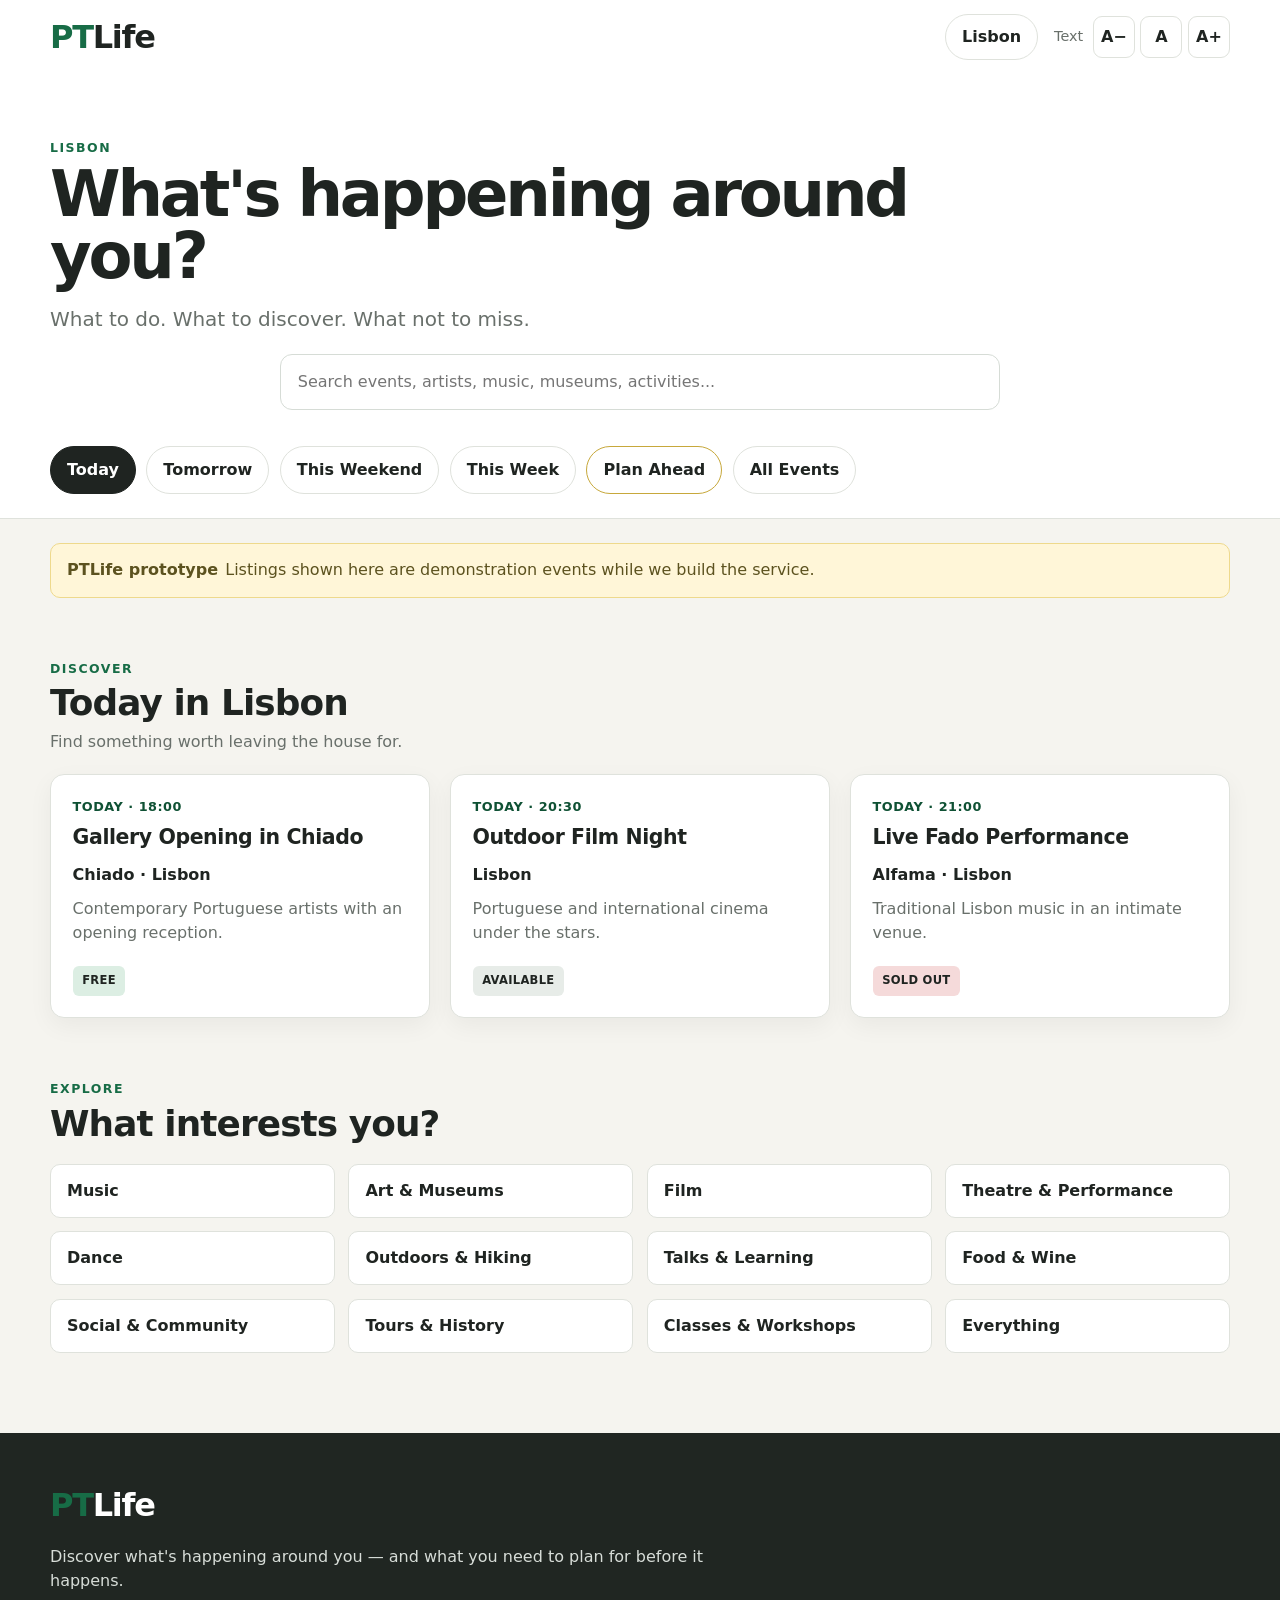
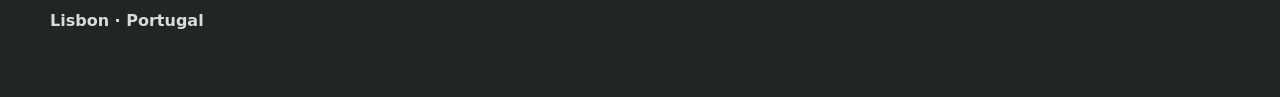
==== commit f2728473: "Update index.html" ====
--- a/index.html
+++ b/index.html
@@ -300,6 +300,10 @@
         </p>
       </div>
 
+      <div id="real-events" class="real-events">
+         <!-- Real events from the PTLife database will appear here -->
+     </div>
+
     </div>
 
 
--- a/style.css
+++ b/style.css
@@ -558,3 +558,85 @@
     border-width: 2px;
   }
 }
+/* ---------------------------------------------
+   Search dropdown
+--------------------------------------------- */
+
+.search-area {
+  position: relative;
+  width: min(720px, 100%);
+  margin: 1.25rem auto 0;
+}
+
+.search-box input {
+  width: 100%;
+  box-sizing: border-box;
+  padding: 0.95rem 1.05rem;
+  border: 1px solid #d6dcd6;
+  border-radius: 12px;
+  background: #fff;
+  font: inherit;
+  font-size: 1rem;
+}
+
+.search-box input:focus {
+  outline: 2px solid #176c46;
+  outline-offset: 2px;
+}
+
+.search-results {
+  position: absolute;
+  left: 0;
+  right: 0;
+  top: calc(100% + 0.4rem);
+
+  max-height: 360px;
+  overflow-y: auto;
+
+  background: #fff;
+  border: 1px solid #dfe2dc;
+  border-radius: 12px;
+
+  box-shadow:
+    0 12px 30px
+    rgba(0, 0, 0, 0.14);
+
+  z-index: 1000;
+}
+
+.search-result {
+  display: block;
+  padding: 0.8rem 1rem;
+  text-decoration: none;
+  color: inherit;
+  border-bottom: 1px solid #eceeea;
+}
+
+.search-result:last-child {
+  border-bottom: 0;
+}
+
+.search-result:hover,
+.search-result:focus {
+  background: #f4f6f3;
+}
+
+.search-result-title {
+  font-weight: 800;
+  line-height: 1.25;
+}
+
+.search-result-meta {
+  margin-top: 0.2rem;
+  font-size: 0.9rem;
+  color: #626962;
+}
+
+.search-result-description {
+  display: none;
+}
+
+.search-result-empty {
+  padding: 1rem;
+  color: #626962;
+}
